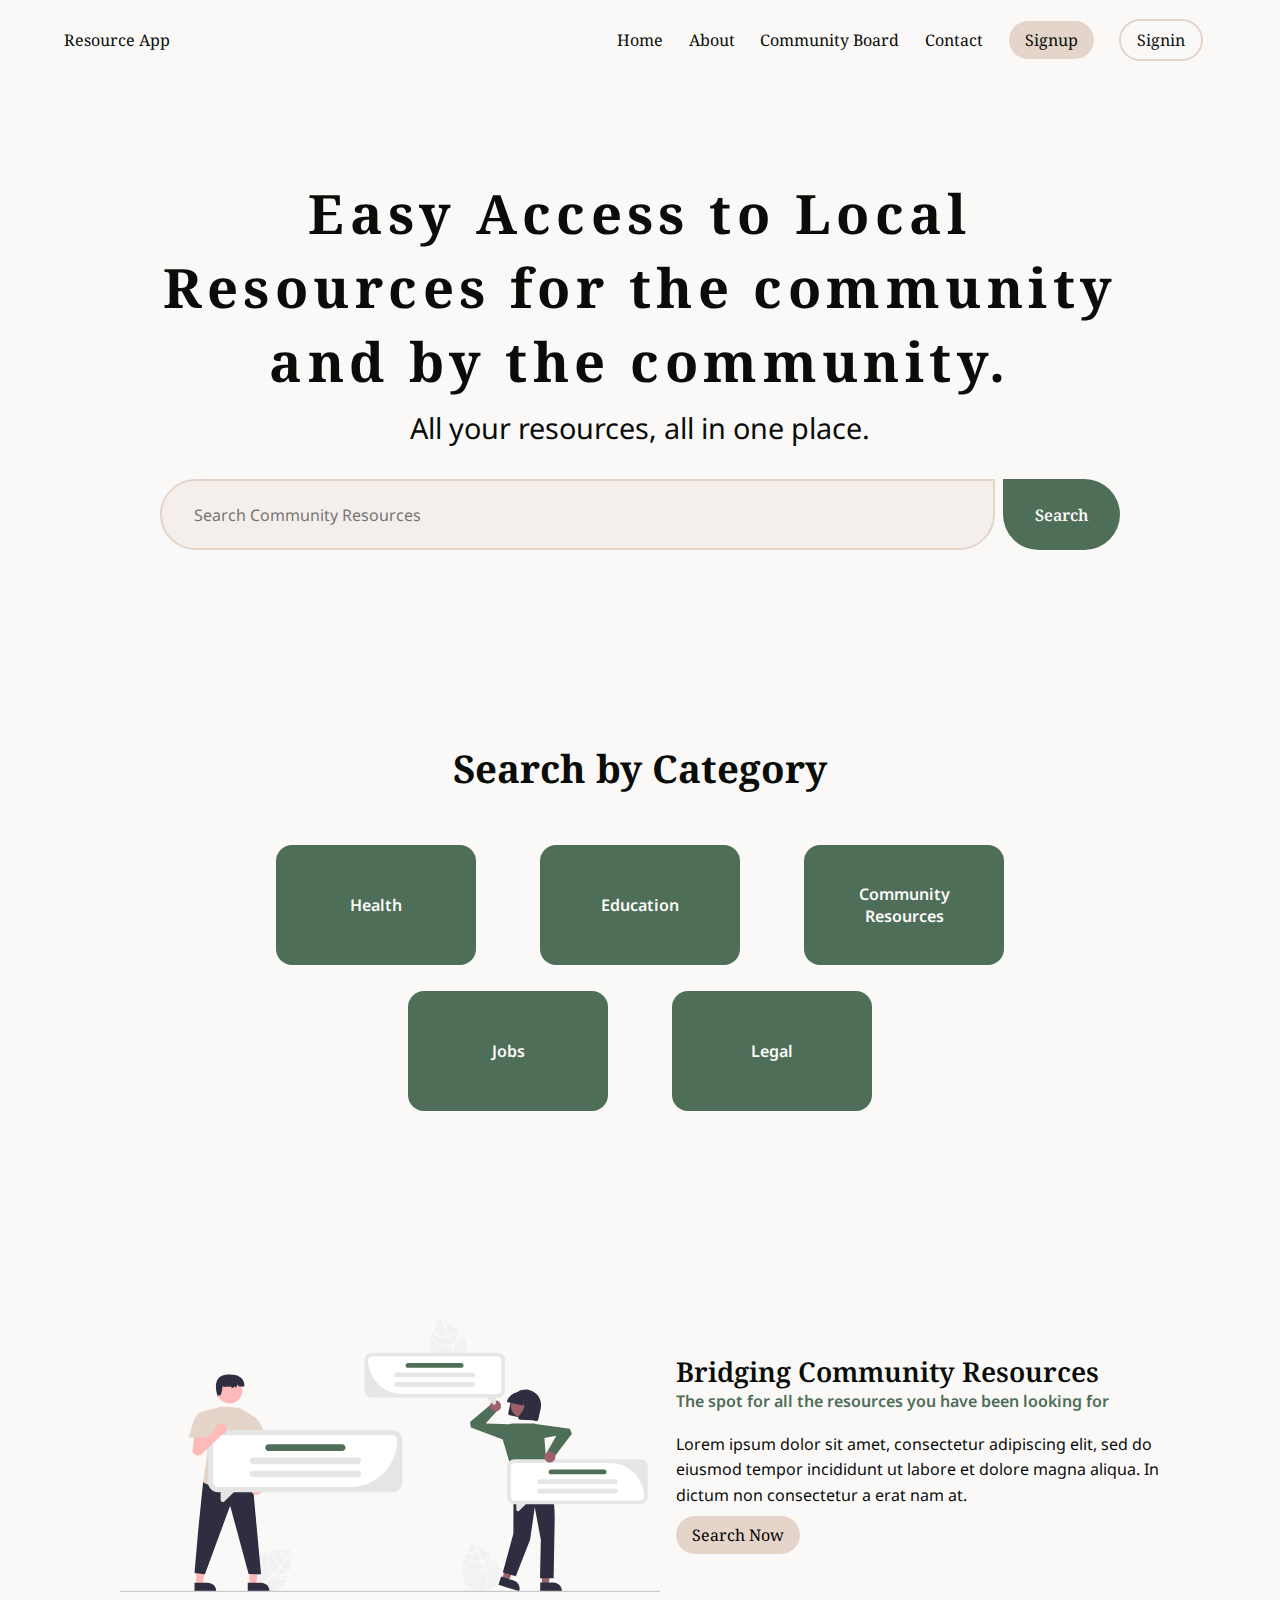
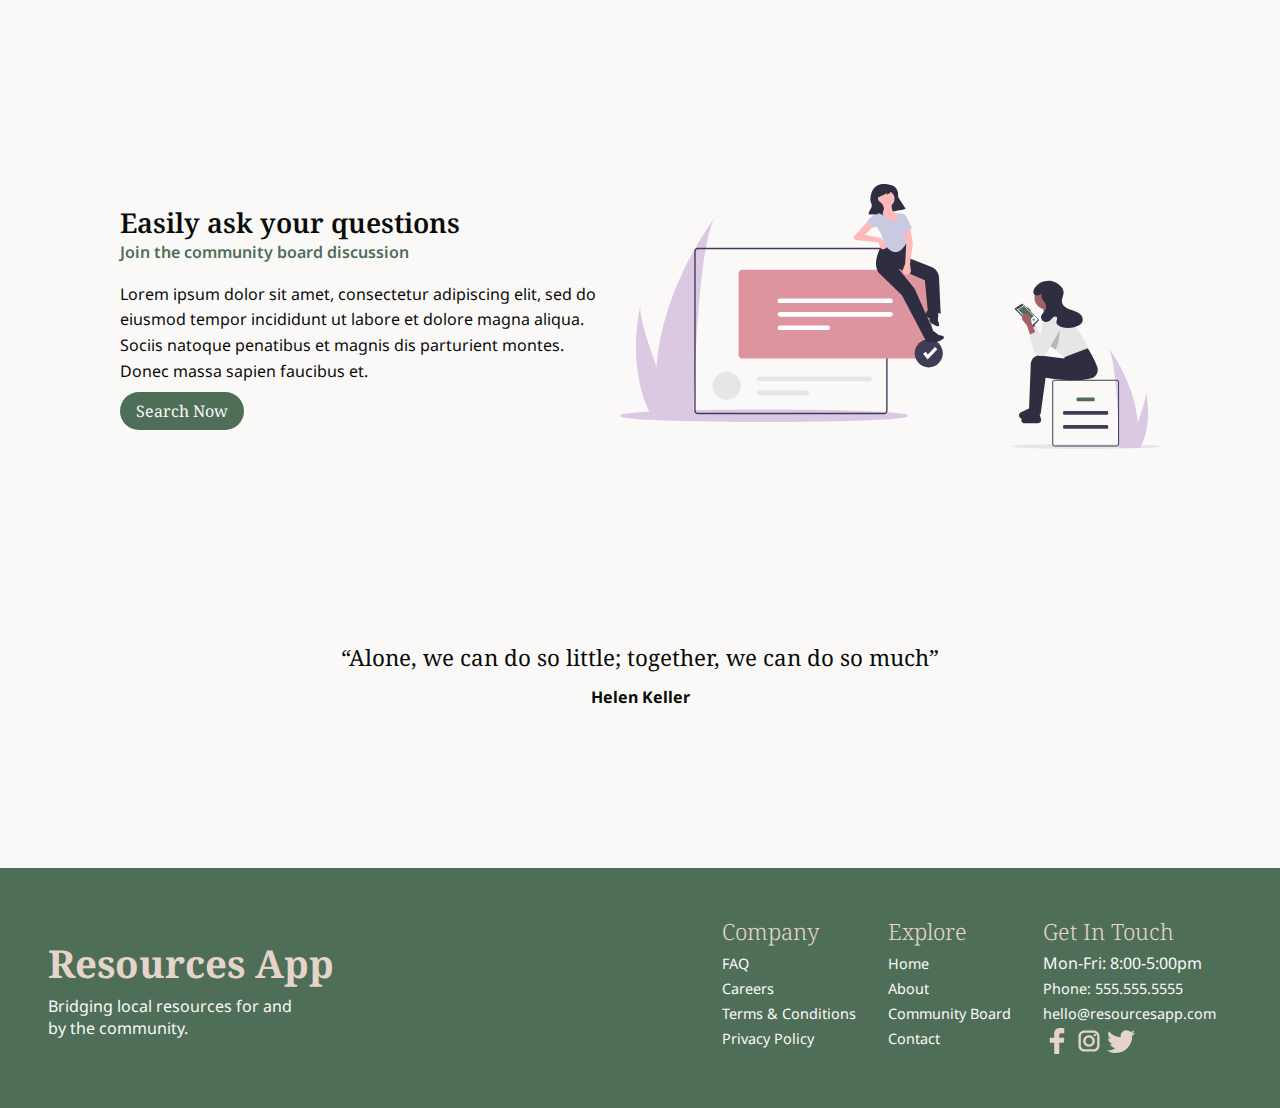
==== index.html @ edc13b48 "add cta btn to homepage" ====
<!DOCTYPE html>
<html lang="en">
<head>
    <meta charset="UTF-8">
    <meta http-equiv="X-UA-Compatible" content="IE=edge">
    <meta name="viewport" content="width=device-width, initial-scale=1.0">
    <link rel="stylesheet" href="styles.css">
    <link rel="preconnect" href="https://fonts.googleapis.com">
    <link rel="preconnect" href="https://fonts.gstatic.com" crossorigin>
    <link href="https://fonts.googleapis.com/css2?family=Noto+Sans:wght@400;700&family=Noto+Serif:wght@400;700&display=swap" rel="stylesheet">
    <title>Resource App</title>
</head>
<body>
    <!-- THIS IS THE NAVBAR -->
    <nav>
        <div class="navbar-container">
            <a href="index.html"><div class="logo">Resource App</div></a>
            <div class="menu-btn-container">
                <div class="line1"></div>
                <div class="line2"></div>
                <div class="line3"></div>
            </div>
            <div class="links-container">
                <ul class="nav-links">
                    <li><a href="index.html">Home</a></li>
                    <li><a href="pages/about.html">About</a></li>
                    <li><a href="pages/community.html">Community Board</a></li>
                    <li><a href="pages/contact.html">Contact</a></li>
                    <li ><a href="" class="signup-btn">Signup</a></li>
                    <li ><a href="" class="signin-btn">Signin</a></li>
                </ul>
            </div>
        </div>
    </nav>
    <!-- THIS IS THE HERO -->
    <div id="hero-section">
        <div id="hero-container">
            <h1>Easy Access to Local Resources for the community and by the community.</h1>
            <p class="paragraph">All your resources, all in one place.</p>
            <div id="search-bar">
                <input id="search-input" type="text" placeholder="Search Community Resources">
                <button id="search-btn">Search</button>
            </div>
        </div>
    </div>

    <!-- THIS IS THE CATEGORY SECTION -->
    <div id="category-section">
        <div id="category-container">
            <h2>Search by Category</h2>
            <div id="category-card-container">
                <a href="pages/search_page.html"><div class="category-card">Health</div></a>
                <div class="category-card">Education</div>
                <div class="category-card">Community Resources</div>
                <div class="category-card">Jobs</div>
                <div class="category-card">Legal</div>
        </div>
        </div>
    </div>

     <!-- THIS IS THE COMMUNITY SECTION -->
    <div class="community-section">
        <div class="community-container">
            <img src="img/landing_img_1.svg" alt="">
            <div class="community-content">
                <h3>Bridging Community Resources</h3>
                <h4>The spot for all the resources you have been looking for</h4>
               <p>
                Lorem ipsum dolor sit amet, consectetur adipiscing elit, sed do eiusmod tempor incididunt ut labore et dolore magna aliqua. In dictum non consectetur a erat nam at.
            </p>
            <a href='pages/search_page.html'><button class="btn">Search Now</button></a>
            </div>
        </div>
    </div>
 <!-- THIS IS THE DISCUSSION SECTION -->
    <div class="discussion-section">
        <div class="discussion-container">
            <div class="discussion-content">
                <h3>Easily ask your questions</h3>
                <h4>Join the community board discussion</h4>
               <p>
                Lorem ipsum dolor sit amet, consectetur adipiscing elit, sed do eiusmod tempor incididunt ut labore et dolore magna aliqua. Sociis natoque penatibus et magnis dis parturient montes. Donec massa sapien faucibus et. 
            </p>
            <a href='pages/search_page.html'><button class="btn green-btn">Search Now</button></a>
            </div>
            <img src="img/landing_img_2.svg" alt="">
        </div>
    </div>

    <div class="quote-container">
        <p class="quote">“Alone, we can do so little; together, we can do so much”</p>
        <p class="quote-author"><strong>Helen Keller</strong></p>
    </div>

    <!-- THIS IS THE FOOTER -->
    <footer class="footer-section">
        <div class="container">
            <div class="branding">
                <a href="index.html"><h2>Resources App</h2></a>
                <p>Bridging local resources for and by the community.</p>
            </div>
            <div class="links-section-container">
                <div class="footer-links">
                    <h4>Company</h4>
                    <ul class="nav-links">
                        <li class="footer-link"><a href="">FAQ</a></li>
                        <li class="footer-link"><a href="">Careers</a></li>
                        <li class="footer-link"><a href="">Terms & Conditions</a></li>
                        <li class="footer-link"><a href="">Privacy Policy</a></li>
                    </ul>
                </div>

                <div class="footer-links">
                    <h4>Explore</h4>
                    <ul class="nav-links">
                        <li class="footer-link"><a href="index.html">Home</a></li>
                        <li class="footer-link"><a href="pages/about.html">About</a></li>
                        <li class="footer-link"><a href="pages/community.html">Community Board</a></li>
                        <li class="footer-link"><a href="pages/contact.html">Contact</a></li>
                    </ul>
                </div>

                <div class="footer-links">
                    <h4>Get In Touch</h4>
                    <ul class="nav-links">
                        <li class="footer-link">Mon-Fri: 8:00-5:00pm</li>
                        <li class="footer-link"><a href="tel:555-5555-5555">Phone: 555.555.5555</a></li>
                        <li class="footer-link"><a href="">hello@resourcesapp.com</a></li>
                    </ul>
                    <div class="footer-social">
                        <a href=""><img src="img/facebook.svg" alt="Facebook" /></a>
                        <a href=""><img src="img/instagram.svg" alt="Instagram" /></a>
                        <a href=""><img src="img/twitter.svg" alt="Twitter" /></a>
                    </div>
                </div>
            </div>
        </div>
        <!-- <div id="copyright">2021 Resources App. All Rights Reserved</div> -->
    </footer>
    
    
</body>
</html>
---- styles.css ----
:root {
	--light-pink: #fbf9f8;
	--medium-pink: #f5efeb;
	--dark-pink: #e4d4c9;
	--black: #090c08;
	--white: #fbf9f8;
	--dark-green: #4e6e58;
	--light-purple: #dbc9e4;
	--light-blue: #c9d7e4;
	--light-green: #d8e4c9;
	--max-width: 1420px;
	--border-radius: 5em;
	--border-radius-sm: 1em;
}

* {
	box-sizing: border-box;
	margin: 0;
	padding: 0;
	font-family: 'Noto Sans', sans-serif;
}
a {
	text-decoration: none;
	color: var(--black);
}

body {
	background-color: var(--light-pink);
	color: var(--black);
	overflow-x: hidden;
}

nav {
	display: flex;
	justify-content: center;
	margin: 0 auto;
	max-width: var(--max-width);
	padding: 1.8em 4em;
	width: 100%;
}
nav ul li a {
	font-family: 'Noto Serif', serif;
}
.navbar-container {
	display: flex;
	justify-content: space-between;
	width: 100%;
}

.links-container ul {
	display: flex;
	list-style: none;
}
.links-container ul li {
	padding: 0 0.8em;
}
.logo {
	font-family: 'Noto Serif', serif;
}
.signup-btn {
	padding: 0.5em 1em;
	background-color: var(--dark-pink);
	border-radius: var(--border-radius);
	font-family: 'Noto Serif', serif;
}
.signup-btn:hover {
}
.signin-btn {
	padding: 0.5em 1em;
	border: 2px solid var(--dark-pink);
	border-radius: var(--border-radius);
}
.signin-btn:hover {
}
.menu-btn-container {
	/* background-color: var(--dark-green); */
	color: var(--white);
	padding: 6px 10px;
	border-radius: 0.4em;
	display: inline-block;
	cursor: pointer;
	display: none;
}
.line1,
.line2,
.line3 {
	background-color: var(--dark-green);
	height: 5px;
	width: 36px;
	margin: 6px 0;
	border-radius: 0.4em;
}
/* REUSED STYLES */
#hero-section,
#category-section,
#about-hero-section,
#mission-section,
#team-section,
#form-section,
.footer-section,
.core-values-section,
.search-results-section,
.single-search-section,
.community-section,
.discussion-section {
	width: 100%;
	display: flex;
	justify-content: center;
	margin: 0 auto;
	padding: 6em 2em;
}
#hero-container,
#category-container,
#about-hero-container,
#mission-container,
#team-container,
#form-container,
.container,
.core-values-container,
.search-results-container,
.single-search-container,
.community-container,
.discussion-container {
	display: flex;
	justify-content: center;
	flex-direction: column;
	align-items: center;
	width: 960px;
	max-width: var(--max-width);
}
ul {
	list-style: none;
}
h1 {
	font-size: 3.4rem;
	text-align: center;
	letter-spacing: 0.1em;
	padding-bottom: 0.2em;
	font-family: 'Noto Serif', serif;
	/* width: 88%; */
}
h2 {
	font-size: 2.4em;
	font-family: 'Noto Serif', serif;
	/* padding-bottom: 0.2em; */
	margin-bottom: 1em;
}
h3 {
	font-family: 'Noto Serif', serif;
	font-size: 1.7rem;
	font-weight: 300;
	text-align: center;
	width: 90%;
}
h4 {
	padding-bottom: 0.2em;
	font-family: 'Noto Serif', serif;
	font-size: 1.4rem;
	font-weight: 300;
}

/* HERO SECTION */

#search-bar {
	margin-top: 2em;
	width: 100%;
	display: flex;
}
#search-btn {
	padding: 1.4em 2em;
	background-color: var(--dark-green);
	border: none;
	border-radius: 0 var(--border-radius) var(--border-radius)
		var(--border-radius);
	font-family: 'Noto Serif', serif;
	color: var(--white);
	font-size: 1em;
	font-weight: 600;
	margin-left: 0.5em;
}
input[type='text'] {
	width: 100%;
	/* font-family: 'Noto Serif', serif; */
	font-size: 1em;
	font-weight: 400;
	padding: 1.4em 2em;
	background-color: var(--medium-pink);
	border: 2px solid var(--dark-pink);
	border-radius: var(--border-radius) 0 var(--border-radius)
		var(--border-radius);
}
textarea:focus,
input:focus,
textarea:focus,
#fname:focus,
#lname:focus,
#email:focus,
#message:focus {
	outline: none;
	background-color: var(--light-pink);
	border: 2px solid var(--dark-pink);
}
.paragraph,
.paragraph-sm,
.paragraph-xs {
	font-size: 1.8em;
	width: 90%;
	text-align: center;
}

.paragraph-sm {
	font-size: 1.2em;
}
.paragraph-xs {
	font-size: 0.8em;
}
/* CATEGORY STYLES */
#category-card-container {
	display: flex;
	flex-direction: row;
	flex-wrap: wrap;
	justify-content: center;
	align-items: center;
	width: 100%;
}
.category-card {
	display: flex;
	justify-content: center;
	align-items: center;
	background-color: var(--dark-green);
	padding: 2em;
	border-radius: var(--border-radius-sm);
	color: var(--white);
	font-weight: 600;
	margin: 0.8em 2em;
	width: 200px;
	height: 120px;
	max-width: 200px;
	text-align: center;
	cursor: pointer;
}
/* COMMUNITY SECTION */
.community-container,
.discussion-container {
	flex-direction: row;
	justify-content: center;
	max-width: 1560px;
	width: 100vw;
	padding: 0 2em;
	/* background-color: rebeccapurple; */
}
.community-container img,
.discussion-content {
	margin-right: 1em;
	/* background: red; */
}
.community-content,
.discussion-content {
	text-align: left;
	display: flex;
	flex-direction: column;
	width: 42%;
	/* background-color: orangered; */
}
.community-content h3,
.discussion-content h3 {
	text-align: left;
	font-weight: 600;
}
.community-content h4,
.discussion-content h4 {
	font-size: 1em;
	color: var(--dark-green);
	margin-bottom: 1em;
	font-family: 'Noto Sans', sans-serif;
	font-weight: 600;
}
.community-content p,
.discussion-content p {
	line-height: 1.6;
}
.btn {
	padding: 0.5em 1em;
	background-color: var(--dark-pink);
	border-radius: var(--border-radius);
	font-family: 'Noto Serif', serif;
	font-size: 1em;
	border: none;
	cursor: pointer;
	margin-top: 0.5em;
}
.green-btn {
	background-color: var(--dark-green);
	color: var(--white);
}
/* QUOTE */
.quote-container {
	text-align: center;
	margin: 6em auto;
	padding-bottom: 4em;
}
.quote {
	font-size: 1.4em;
	margin-bottom: 0.6em;
	font-family: 'Noto Serif', serif;
}
/* FOOTER */
.footer-section {
	background-color: var(--dark-green);
	color: var(--white);
	padding: 3em;
	position: relative;
	bottom: 0;
	left: 0;
	width: 100%;
}
.container {
	justify-content: space-between;
	flex-direction: row;
	align-content: center;
	max-width: var(--max-width);
	width: var(--max-width);
}
.branding h2 {
	display: flex;
	flex-direction: column;
	margin: 0;
	padding: 0;
	color: var(--dark-pink);
}
.branding p {
	margin-top: 0.4em;
	width: 68%;
}
.links-section-container {
	display: flex;
	flex-direction: row;
}
.footer-links {
	padding: 0 1em;
	text-align: left;
	display: flex;
	flex-direction: column;
	justify-content: flex-start;
	align-content: flex-start;
}
.footer-links h4 {
	color: var(--dark-pink);
}
.footer-link a {
	color: var(--white);
	font-size: 0.9em;
}
.footer-links li {
	padding-bottom: 0.2em;
}
.footer-social a img {
	width: 28px;
	height: 28px;
}
#copyright {
	text-align: center;
	margin: auto 0;
	background-color: purple;
	color: var(--white);
}
/* -------ABOUT PAGE-------- */
#down-arrow {
	margin-top: 2em;
}
.profile-content h4 {
	padding-bottom: 0;
}

/* MISSION SECTION */
.core-values-container {
	display: flex;
	max-width: var(--max-width);
}
.core-card-container {
	display: flex;
	flex-direction: row;
	justify-content: space-evenly;
}
.core-card {
	display: flex;
	justify-content: center;
	align-items: center;
	flex-direction: column;
	background-color: rgba(238, 223, 213, 0.9);
	padding: 1em 0.6em;
	margin: 0 0.4em;
	border-radius: var(--border-radius-sm);
	box-shadow: rgba(238, 223, 213, 0.3) 0px 4px 12px;
}
.left {
	margin-left: 0;
}
.right {
	margin-right: 0;
}
.core-card h3 {
	font-size: 1.2em;
	font-weight: 600;
	margin-bottom: 1em;
}
.core-p {
	text-align: left;
}

/* TEAM SECTION */
.team-card-container,
#form-container,
.single-search-container {
	display: flex;
	flex-wrap: wrap;
	justify-content: center;
	/* background-color: mediumslateblue; */
	max-width: 1560px;
	width: 100vw;
	padding: 0 2em;
}
#team-container h2 {
	margin: 0;
}
#team-container h3 {
	font-size: 1em;
	margin-bottom: 2em;
}
.team-card {
	display: flex;
	flex-direction: row;
	justify-content: flex-start;
	background-color: var(--light-pink);
	border: 2px solid var(--dark-pink);
	padding: 1em;
	border-radius: var(--border-radius-sm);
	margin: 0.8em;
}
.profile-pic {
	background-image: url('img/profile.jpg');
	background-color: #cccccc;
	max-height: 60px;
	height: 52px;
	width: 52px;
	max-width: 60px;
	background-position: center;
	background-repeat: no-repeat;
	background-size: cover;
	border-radius: var(--border-radius);
	margin-right: 0.8em;
}
.profile-content h4 {
	/* display: flex; */
	font-size: 1.1em;
	font-family: 'Noto Serif', serif;
}
.profile-content p {
	color: var(--dark-green);
	font-weight: 600;
}

/* FORM SECTION */
#form-section {
	flex-direction: column;
	justify-content: center;
	align-items: center;
	align-content: center;
}
form {
	width: 960px;
	max-width: 960px;
	margin-top: 2em;
	width: 100%;
}

#fname,
#lname,
#email,
#message,
#form-btn {
	width: 100%;
	padding: 1.4em 2em;
	margin: 0.4em 0;
	border: none;
	border-radius: var(--border-radius-sm);
	background-color: var(--medium-pink);
}
#fname,
#lname {
	width: 49%;
}

textarea {
	width: 100%;
	background-color: var(--medium-pink);
	border-radius: var(--border-radius-sm);
	height: 8em;
	resize: none;
}
#form-btn {
	background-color: var(--dark-pink);
	color: var(--black);
	font-size: 1rem;
	font-weight: 700;
}

.top-row {
	display: flex;
	justify-content: space-between;
}

#contact-card-container {
	display: flex;
	justify-content: space-between;
	flex-wrap: wrap;
	width: 960px;
	max-width: 960px;
	margin-top: 4em;
	width: 100%;
}

.contact-card {
	display: flex;
	justify-content: flex-start;
	flex-direction: column;
	align-items: center;
	align-content: center;
	color: var(--white);
	background-color: var(--dark-green);
	padding: 2.2em 1.4em;
	width: 49%;
	border-radius: var(--border-radius-sm);
}
.contact-card h3 {
	margin-bottom: 1em;
	color: var(--dark-pink);
}
.contact-left ul li {
	margin-bottom: 0.8em;
	/* background-color: salmon; */
}
.contact-content {
	display: flex;
	flex-direction: row;
}
.join-content {
	display: flex;
	flex-direction: column;
	justify-content: center;
	align-items: center;
	margin: 0 auto;
	width: 86%;
}
.join-btn-container {
	display: flex;
	margin-top: 0.8em;
}
.join-btn-container img {
	width: 36px;
	height: auto;
	z-index: 100;
	margin-left: 0.8em;
}
#join-btn {
	color: var(--dark-pink);
	font-size: 1.4em;
	background-color: transparent;
	border: none;
	cursor: pointer;
}
ul li h4 {
	color: var(--dark-pink);
}

.contact-left {
	margin-right: 0.8em;
}

/* -------SEARCH PAGE-------- */
.search-results-section {
	padding: 1em;
	background-color: var(--dark-pink);
}
.search-results-container {
	display: flex;
	flex-direction: row;
	justify-content: space-between;
	width: var(--max-width);
	max-width: var(--max-width);
}
.side-bar {
	display: flex;
	flex-direction: column;
	background-color: var(--white);
	width: 25vw;
	height: 100%;
	padding: 2em;
	border-radius: var(--border-radius-sm);
}
.filter,
.location {
	display: flex;
	justify-content: space-between;
}
.filter {
	margin-bottom: 1em;
}
#city-state {
	text-decoration: underline;
	color: var(--dark-green);
}

label > input[type='checkbox'] {
	display: none;
}

label > input[type='checkbox'] + *::before {
	content: '';
	display: inline-block;
	vertical-align: bottom;
	width: 1rem;
	height: 1rem;
	margin-right: 0.5em;
	border-radius: 0.3em;
	border: 0.1rem solid var(--dark-green);
}
label > input[type='checkbox']:checked + *::before {
	content: '✓';
	color: var(--black);
	text-align: center;
	background: var(--white);
	border-color: var(--dark-green);
}
label > input[type='checkbox']:checked + * {
	/* color: teal; */
}

.search-content-container {
	display: flex;
	flex-direction: column;
	background-color: var(--light-pink);
	width: 70vw;
	padding: 2em;
	border-radius: var(--border-radius-sm);
}
.page-search-bar-container {
	margin-bottom: 2em;
}
#page-search-bar {
	width: 60%;
	/* font-family: 'Noto Serif', serif; */
	font-size: 1em;
	font-weight: 400;
	padding: 1em 1.4em;
	background-color: var(--white);
	border: 1px solid var(--light-green);
	border-radius: var(--border-radius-sm);
	margin: 0 0.6em 0 0;
}

#search-btn-2 {
	background-color: var(--dark-green);
	color: var(--white);
	font-size: 0.9em;
	padding: 1.2em;
	border-radius: 0.8em;
	border: none;
	cursor: pointer;
}
.category-content {
	display: flex;
	flex-direction: column;
	/* justify-content: flex-start; */
	position: relative;
	/* height: 100%; */
	/* margin-top: 1em; */
	/* background-color: slateblue; */
}
.category-content h5 {
	font-size: 1.1rem;
	font-weight: 600;
	margin-bottom: 0.5em;
	color: var(--dark-green);
}
.checkbox-container {
	padding-bottom: 0.6em;
}
.results-top-row {
	display: flex;
	justify-content: space-between;
}
#results-count {
	font-weight: 600;
}
.sort-container {
	display: flex;
	justify-content: center;
	align-content: center;
	align-items: center;
}
.sort-container div {
	margin-left: 0.5em;
	padding: 0.6em 0.8em;
	border-radius: 0.6em;
	background-color: var(--dark-green);
	color: var(--white);
}
#category-btn-container {
	display: flex;
	justify-content: flex-start;
	margin-bottom: 2em;
}

.category-btn {
	background-color: var(--light-green);
	padding: 0.8em 1em;
	border-radius: 0.6em;
	margin-right: 0.6em;
	font-size: 0.9em;
}
.selected-btn {
	background-color: var(--dark-green);
	color: var(--white);
}
.search-results-card {
	display: flex;
	padding: 2em 0;
	border-bottom: 2px solid var(--light-green);
}
.left-side {
	display: flex;
	flex-direction: column;
	justify-content: space-between;
	align-items: center;
	align-content: center;
	padding: 0.2em 2em 0 2em;
}

.resource-img {
	width: 100px;
	height: 100px;
	border-radius: 50em;
}
.profile-1 {
}
.visit {
	text-align: center;
	background-color: var(--light-blue);
	padding: 0.3em 1.1em;
	border-radius: 2em;
}
.name-open {
	display: flex;
	align-items: center;
}
.name-open h4 {
	font-size: 1.4em;
}
.open {
	margin-left: 0.8em;
	padding: 0.3em 1.1em;
	border-radius: 2em;
	border: 2px solid var(--dark-green);
	font-size: 0.8em;
	font-weight: 600;
	color: var(--dark-green);
}
.resource-location {
	color: var(--dark-green);
	margin-bottom: 0.8em;
	font-size: 1em;
	font-weight: 500;
}
.tags-container {
	display: flex;
	justify-content: flex-start;
	margin-top: 1em;
}
.tag {
	background-color: var(--light-purple);
	padding: 0.3em 1.1em;
	margin-right: 0.8em;
	border-radius: 2em;
}
.line {
	margin: 1.6em 0;
	border: 1px solid var(--light-green);
}

/* -------SINGLE SEARCH PAGE-------- */
.center-content {
	display: flex;
	flex-direction: column;
	justify-content: center;
	align-items: center;
	align-content: center;
}
.resource-page-img {
	height: 200px;
	width: 100%;
	border-radius: var(--border-radius-sm);
	margin-bottom: 1em;
}
.img-1 {
	background-image: url('img/clinic.jpg');
	background-position: center;
	background-repeat: no-repeat;
	background-size: cover;
}
.img-2 {
	background-image: url('img/outside_office2.jpg');
	background-position: center;
	background-repeat: no-repeat;
	background-size: cover;
}
.img-3 {
	background-image: url('img/outside6.jpg');
	background-position: center;
	background-repeat: no-repeat;
	background-size: cover;
}
.img-4 {
	background-image: url('img/outside5.jpg');
	background-position: center;
	background-repeat: no-repeat;
	background-size: cover;
}
.visit-long {
	width: 100%;
	margin: 0;
	padding-right: 0;
	padding-left: 0;
	margin-bottom: 2em;
}
.tag-container-2 {
	margin-top: -1em;
	flex-wrap: wrap;
}
.tag-2 {
	margin-top: 1em;
}
.side-location {
	margin-bottom: 1.2em;
}
.resource-hours,
.resource-distance {
	margin-bottom: 2em;
}
.resource-hours h5,
.resource-distance h5 {
	font-size: 1em;
	color: var(--dark-green);
}

.single-search-container {
	height: 100%;
	justify-content: flex-start;
	align-items: center;
}
.single-search-container h4 {
	margin-bottom: 0.8em;
}
.services-list-container {
	display: flex;
	justify-content: flex-start;
	width: 100%;
}
.services-list-container ul {
	margin-right: 2em;
}

.resource-banner-img {
	background-image: url('img/office_img.jpg');
	width: 100%;
	height: 15em;
	border-radius: var(--border-radius-sm);
	margin-bottom: 2em;
	background-position: center;
	background-repeat: no-repeat;
	background-size: cover;
}
.banner-2 {
	background-image: url('img/inside_office_2.jpg');
}
.banner-3 {
	background-image: url('img/inside3.jpg');
	background-position: top;
}

@media screen and (max-width: 1120px) {
	.links-container {
		display: none;
	}
	.menu-btn-container {
		display: inline-block;
	}
}
@media screen and (max-width: 960px) {
	#fname,
	#lname {
		width: 100%;
	}
	.top-row {
		display: flex;
		justify-content: center;
		flex-direction: column;
	}
	#contact-card-container,
	.core-card-container {
		/* justify-content: center; */
		align-items: center;
		flex-direction: column;
	}
	.contact-card,
	.core-card {
		width: 100%;
		margin-bottom: 1em;
	}
	.core-card {
		width: 80%;
	}
	.join-btn-container {
		display: flex;
		justify-content: center;
	}
}
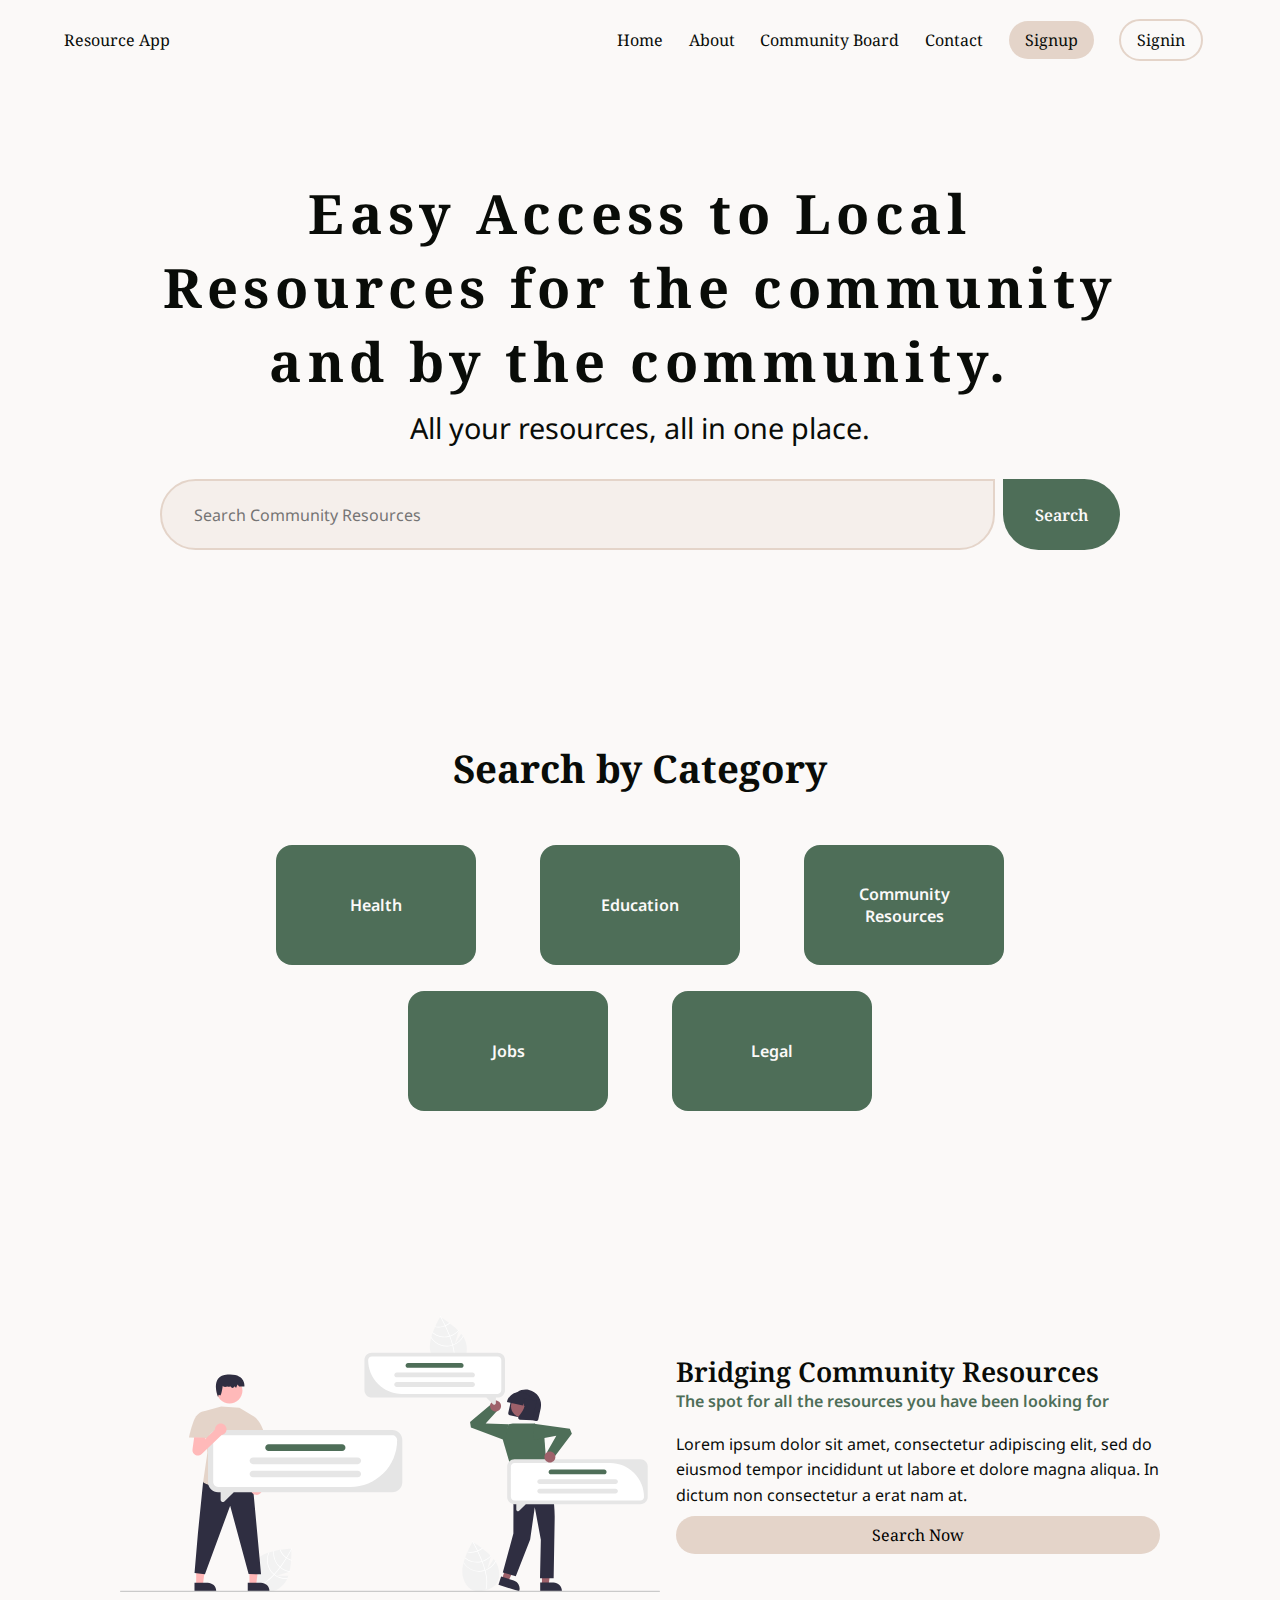
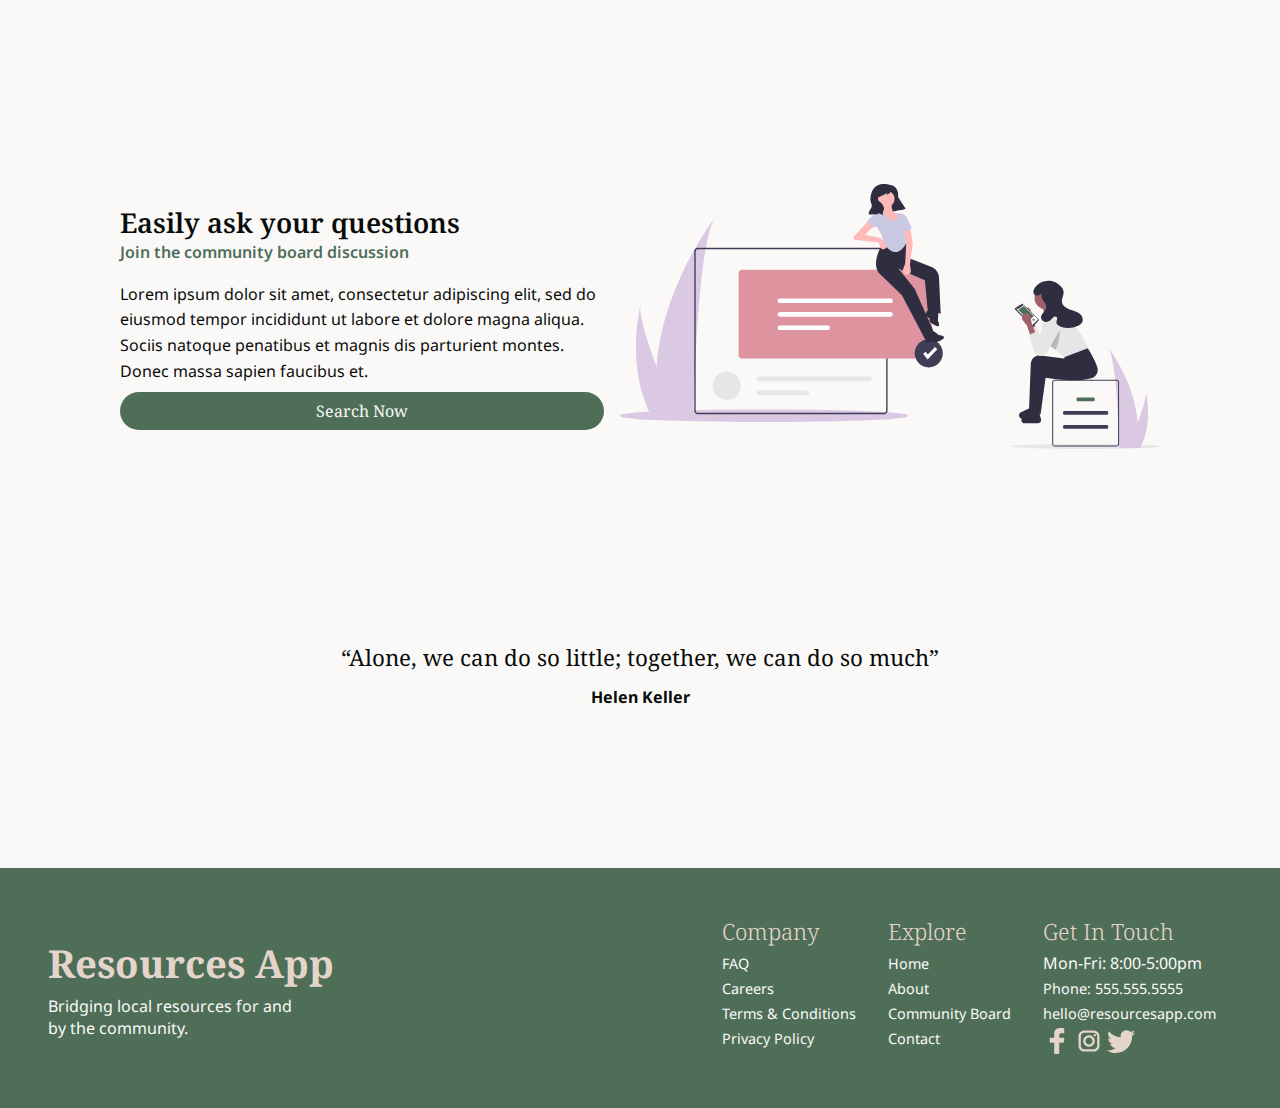
==== commit db2934ae: "fixed html errors" ====
--- a/index.html
+++ b/index.html
@@ -11,6 +11,17 @@
     <title>Resource App</title>
 </head>
 <body>
+    
+    <!-- THIS IS THE MENU CONTAINER -->
+    <div class="menu-section active" id="menu" onclick="menuDisplay()">
+        <div class="menu-container">
+            <ul>
+                <li>About</li>
+                <li>Projects</li>
+                <li>Contact</li>
+            </ul>
+        </div>
+    </div>
     <!-- THIS IS THE NAVBAR -->
     <nav>
         <div class="navbar-container">
@@ -33,8 +44,8 @@
         </div>
     </nav>
     <!-- THIS IS THE HERO -->
-    <div id="hero-section">
-        <div id="hero-container">
+    <div class="section" id="hero-section">
+        <div class="container" id="hero-container">
             <h1>Easy Access to Local Resources for the community and by the community.</h1>
             <p class="paragraph">All your resources, all in one place.</p>
             <div id="search-bar">
@@ -45,22 +56,24 @@
     </div>
 
     <!-- THIS IS THE CATEGORY SECTION -->
-    <div id="category-section">
-        <div id="category-container">
+    <div class="section" id="category-section">
+        <div class="container" id="category-container">
             <h2>Search by Category</h2>
-            <div id="category-card-container">
-                <a href="pages/search_page.html"><div class="category-card">Health</div></a>
-                <div class="category-card">Education</div>
-                <div class="category-card">Community Resources</div>
-                <div class="category-card">Jobs</div>
-                <div class="category-card">Legal</div>
-        </div>
+            <a href="pages/search_page_health.html">
+                <div id="category-card-container">
+                    <div class="category-card">Health</div>
+                    <div class="category-card">Education</div>
+                    <div class="category-card">Community Resources</div>
+                    <div class="category-card">Jobs</div>
+                    <div class="category-card">Legal</div>
+                </div>
+            </a>
         </div>
     </div>
 
      <!-- THIS IS THE COMMUNITY SECTION -->
-    <div class="community-section">
-        <div class="community-container">
+    <div class="section" id="community-section">
+        <div class="container" id="community-container">
             <img src="img/landing_img_1.svg" alt="">
             <div class="community-content">
                 <h3>Bridging Community Resources</h3>
@@ -68,20 +81,20 @@
                <p>
                 Lorem ipsum dolor sit amet, consectetur adipiscing elit, sed do eiusmod tempor incididunt ut labore et dolore magna aliqua. In dictum non consectetur a erat nam at.
             </p>
-            <a href='pages/search_page.html'><button class="btn">Search Now</button></a>
+            <button class="btn">Search Now</button>
             </div>
         </div>
     </div>
  <!-- THIS IS THE DISCUSSION SECTION -->
-    <div class="discussion-section">
-        <div class="discussion-container">
+    <div class="section" id="discussion-section">
+        <div class="container" id="discussion-container">
             <div class="discussion-content">
                 <h3>Easily ask your questions</h3>
                 <h4>Join the community board discussion</h4>
                <p>
                 Lorem ipsum dolor sit amet, consectetur adipiscing elit, sed do eiusmod tempor incididunt ut labore et dolore magna aliqua. Sociis natoque penatibus et magnis dis parturient montes. Donec massa sapien faucibus et. 
             </p>
-            <a href='pages/search_page.html'><button class="btn green-btn">Search Now</button></a>
+            <button class="btn green-btn">Search Now</button>
             </div>
             <img src="img/landing_img_2.svg" alt="">
         </div>
@@ -94,7 +107,7 @@
 
     <!-- THIS IS THE FOOTER -->
     <footer class="footer-section">
-        <div class="container">
+        <div class="footer-container">
             <div class="branding">
                 <a href="index.html"><h2>Resources App</h2></a>
                 <p>Bridging local resources for and by the community.</p>
@@ -125,7 +138,7 @@
                     <ul class="nav-links">
                         <li class="footer-link">Mon-Fri: 8:00-5:00pm</li>
                         <li class="footer-link"><a href="tel:555-5555-5555">Phone: 555.555.5555</a></li>
-                        <li class="footer-link"><a href="">hello@resourcesapp.com</a></li>
+                        <li class="footer-link"><a href="mailto:hello@resourcesapp.com">hello@resourcesapp.com</a></li>
                     </ul>
                     <div class="footer-social">
                         <a href=""><img src="img/facebook.svg" alt="Facebook" /></a>
@@ -138,6 +151,6 @@
         <!-- <div id="copyright">2021 Resources App. All Rights Reserved</div> -->
     </footer>
     
-    
+    <script src="script.js"></script>
 </body>
 </html>--- a/styles.css
+++ b/styles.css
@@ -29,7 +29,30 @@
 	color: var(--black);
 	overflow-x: hidden;
 }
-
+/* THIS IS THE MENU SECTION */
+
+.menu-section {
+	position: absolute;
+	width: 100%;
+	top: -100vh;
+	z-index: -1;
+	transition: 0.4s ease;
+	background-color: var(--light-pink);
+}
+.menu.active {
+	top: 0;
+	right: 0;
+	z-index: 99;
+	height: 60vh;
+	width: 50vw;
+	background-color: orange;
+}
+
+.menu-container {
+	font-style: italic;
+	transform: translate(-20px);
+	transition: 0.4s ease;
+}
 nav {
 	display: flex;
 	justify-content: center;
@@ -44,6 +67,8 @@
 .navbar-container {
 	display: flex;
 	justify-content: space-between;
+	align-items: center;
+	align-content: center;
 	width: 100%;
 }
 
@@ -91,36 +116,23 @@
 	border-radius: 0.4em;
 }
 /* REUSED STYLES */
-#hero-section,
-#category-section,
-#about-hero-section,
-#mission-section,
-#team-section,
+.section,
 #form-section,
 .footer-section,
-.core-values-section,
-.search-results-section,
 .single-search-section,
-.community-section,
-.discussion-section {
+.coming-soon-section {
 	width: 100%;
 	display: flex;
 	justify-content: center;
 	margin: 0 auto;
 	padding: 6em 2em;
 }
-#hero-container,
-#category-container,
-#about-hero-container,
-#mission-container,
-#team-container,
+.container,
 #form-container,
+.footer-container,
 .container,
-.core-values-container,
-.search-results-container,
 .single-search-container,
-.community-container,
-.discussion-container {
+.coming-soon-container {
 	display: flex;
 	justify-content: center;
 	flex-direction: column;
@@ -240,8 +252,8 @@
 	cursor: pointer;
 }
 /* COMMUNITY SECTION */
-.community-container,
-.discussion-container {
+#community-container,
+#discussion-container {
 	flex-direction: row;
 	justify-content: center;
 	max-width: 1560px;
@@ -249,7 +261,7 @@
 	padding: 0 2em;
 	/* background-color: rebeccapurple; */
 }
-.community-container img,
+#community-container img,
 .discussion-content {
 	margin-right: 1em;
 	/* background: red; */
@@ -314,7 +326,7 @@
 	left: 0;
 	width: 100%;
 }
-.container {
+.footer-container {
 	justify-content: space-between;
 	flex-direction: row;
 	align-content: center;
@@ -420,9 +432,7 @@
 	width: 100vw;
 	padding: 0 2em;
 }
-#team-container h2 {
-	margin: 0;
-}
+
 #team-container h3 {
 	font-size: 1em;
 	margin-bottom: 2em;
@@ -499,8 +509,8 @@
 	resize: none;
 }
 #form-btn {
-	background-color: var(--dark-pink);
-	color: var(--black);
+	background-color: #dab093;
+	color: var(--white);
 	font-size: 1rem;
 	font-weight: 700;
 }
@@ -578,11 +588,11 @@
 }
 
 /* -------SEARCH PAGE-------- */
-.search-results-section {
+#search-results-section {
 	padding: 1em;
 	background-color: var(--dark-pink);
 }
-.search-results-container {
+#search-results-container {
 	display: flex;
 	flex-direction: row;
 	justify-content: space-between;
@@ -610,7 +620,10 @@
 	text-decoration: underline;
 	color: var(--dark-green);
 }
-
+.right-side img {
+	position: absolute;
+	right: 0;
+}
 label > input[type='checkbox'] {
 	display: none;
 }
@@ -640,7 +653,7 @@
 	display: flex;
 	flex-direction: column;
 	background-color: var(--light-pink);
-	width: 70vw;
+	width: 69vw;
 	padding: 2em;
 	border-radius: var(--border-radius-sm);
 }
@@ -708,6 +721,7 @@
 }
 #category-btn-container {
 	display: flex;
+	flex-wrap: wrap;
 	justify-content: flex-start;
 	margin-bottom: 2em;
 }
@@ -727,6 +741,7 @@
 	display: flex;
 	padding: 2em 0;
 	border-bottom: 2px solid var(--light-green);
+	position: relative;
 }
 .left-side {
 	display: flex;
@@ -774,6 +789,7 @@
 }
 .tags-container {
 	display: flex;
+	flex-wrap: wrap;
 	justify-content: flex-start;
 	margin-top: 1em;
 }
@@ -887,7 +903,10 @@
 	background-image: url('img/inside3.jpg');
 	background-position: top;
 }
-
+/* -------COMMUNITY PAGE-------- */
+.coming-soon-container {
+	height: 70vh;
+}
 @media screen and (max-width: 1120px) {
 	.links-container {
 		display: none;
@@ -896,7 +915,67 @@
 		display: inline-block;
 	}
 }
+@media screen and (max-width: 1070px) {
+	#community-container img,
+	#discussion-container img {
+		padding: 0;
+		width: 46%;
+	}
+	.community-content {
+		width: 50%;
+	}
+	.search-results-card {
+		flex-direction: column;
+	}
+	.side-bar {
+		width: 30vw;
+	}
+	.search-content-container {
+		width: 64vw;
+	}
+	.left-side {
+		justify-content: flex-start;
+		align-items: flex-start;
+		padding: 0.2em 0 0 0;
+	}
+	.visit {
+		margin-left: 1em;
+		margin-top: 1em;
+	}
+}
 @media screen and (max-width: 960px) {
+	.section {
+		padding: 6em 1em;
+	}
+	h1 {
+		font-size: 3em;
+	}
+	h2 {
+		font-size: 2em;
+	}
+	h3 {
+		font-size: 1.5rem;
+	}
+	h4 {
+		font-size: 1.2rem;
+	}
+	#community-container {
+		flex-direction: column;
+	}
+	#discussion-container {
+		flex-direction: column-reverse;
+	}
+	#community-container img,
+	#discussion-container img {
+		padding: 0;
+		width: 72%;
+		margin-bottom: 1em;
+	}
+	.community-content,
+	.discussion-content {
+		width: 72%;
+	}
+
 	#fname,
 	#lname {
 		width: 100%;
@@ -924,4 +1003,161 @@
 		display: flex;
 		justify-content: center;
 	}
-}
+
+	.footer-container {
+		justify-content: center;
+		flex-direction: column;
+	}
+	.branding {
+		justify-content: center;
+		margin-bottom: 2em;
+	}
+	.branding h2 {
+		display: flex;
+		flex-direction: column;
+		text-align: center;
+		justify-content: center;
+		margin: 0;
+		padding: 0;
+		color: var(--dark-pink);
+	}
+	.branding p {
+		margin-top: 0.4em;
+		width: 100%;
+		text-align: center;
+	}
+	.side-bar {
+		display: none;
+	}
+	.search-content-container {
+		width: 98vw;
+	}
+	.search-results-card {
+		flex-direction: row;
+	}
+	.left-side {
+		flex-direction: column;
+		justify-content: space-between;
+		align-items: center;
+		align-content: center;
+		padding: 0.2em 2em 0 2em;
+	}
+}
+@media screen and (max-width: 780px) {
+	#hero-container h1,
+	#about-hero-section h1 {
+		font-size: 2.6em;
+	}
+	.paragraph,
+	.paragraph-sm,
+	.paragraph-xs {
+		font-size: 1.4em;
+	}
+	input[type='text'] {
+		font-size: 0.8em;
+		padding: 1em 1.8em;
+	}
+	#search-btn {
+		padding: 1em 1.4em;
+		font-size: 0.8em;
+	}
+	.category-card {
+		width: 90%;
+		max-width: 90%;
+	}
+	#community-container img,
+	#discussion-container img {
+		padding: 0;
+		width: 90%;
+		margin-bottom: 1em;
+	}
+	.community-content,
+	.discussion-content {
+		width: 90%;
+	}
+	.quote-container {
+		width: 80%;
+	}
+	.left-side {
+		padding: 0.2em 1em 0 1em;
+	}
+	.search-content-container {
+		padding: 1em;
+	}
+}
+
+@media screen and (max-width: 600px) {
+	.section {
+		padding: 6em 0.5;
+	}
+	input[type='text'] {
+		font-size: 1em;
+		padding: 1em 1.4em;
+	}
+	#community-container,
+	#discussion-container {
+		padding: 1em;
+	}
+	#community-container img,
+	#discussion-container img {
+		width: 100%;
+		margin-bottom: 1em;
+	}
+	.community-content,
+	.discussion-content {
+		width: 100%;
+	}
+	.links-section-container {
+		justify-content: space-between;
+		flex-wrap: wrap;
+		/* background-color: orange; */
+	}
+	.footer-section {
+		padding: 1em;
+	}
+	.footer-links {
+		margin: 1em 0;
+	}
+	.left-side {
+		justify-content: flex-start;
+		align-items: flex-start;
+		padding: 0.2em 0 0 0;
+	}
+	.visit {
+		margin-left: 1em;
+		margin-top: 1em;
+		margin-bottom: 1em;
+	}
+	.search-results-card {
+		flex-direction: column;
+	}
+}
+@media screen and (max-width: 560px) {
+	nav {
+		padding: 1.8em 2em;
+	}
+	#hero-section h1,
+	#about-hero-section h1 {
+		font-size: 2em;
+	}
+	#hero-section p,
+	#about-hero-section p {
+		font-size: 1em;
+	}
+}
+@media screen and (max-width: 390px) {
+	nav {
+		padding: 1.8em 1em;
+	}
+	#hero-section h1,
+	#about-hero-section h1 {
+		font-size: 1.5em;
+	}
+	#hero-section p,
+	#about-hero-section p {
+		font-size: 1em;
+	}
+	#category-container h2 {
+		text-align: center;
+	}
+}
